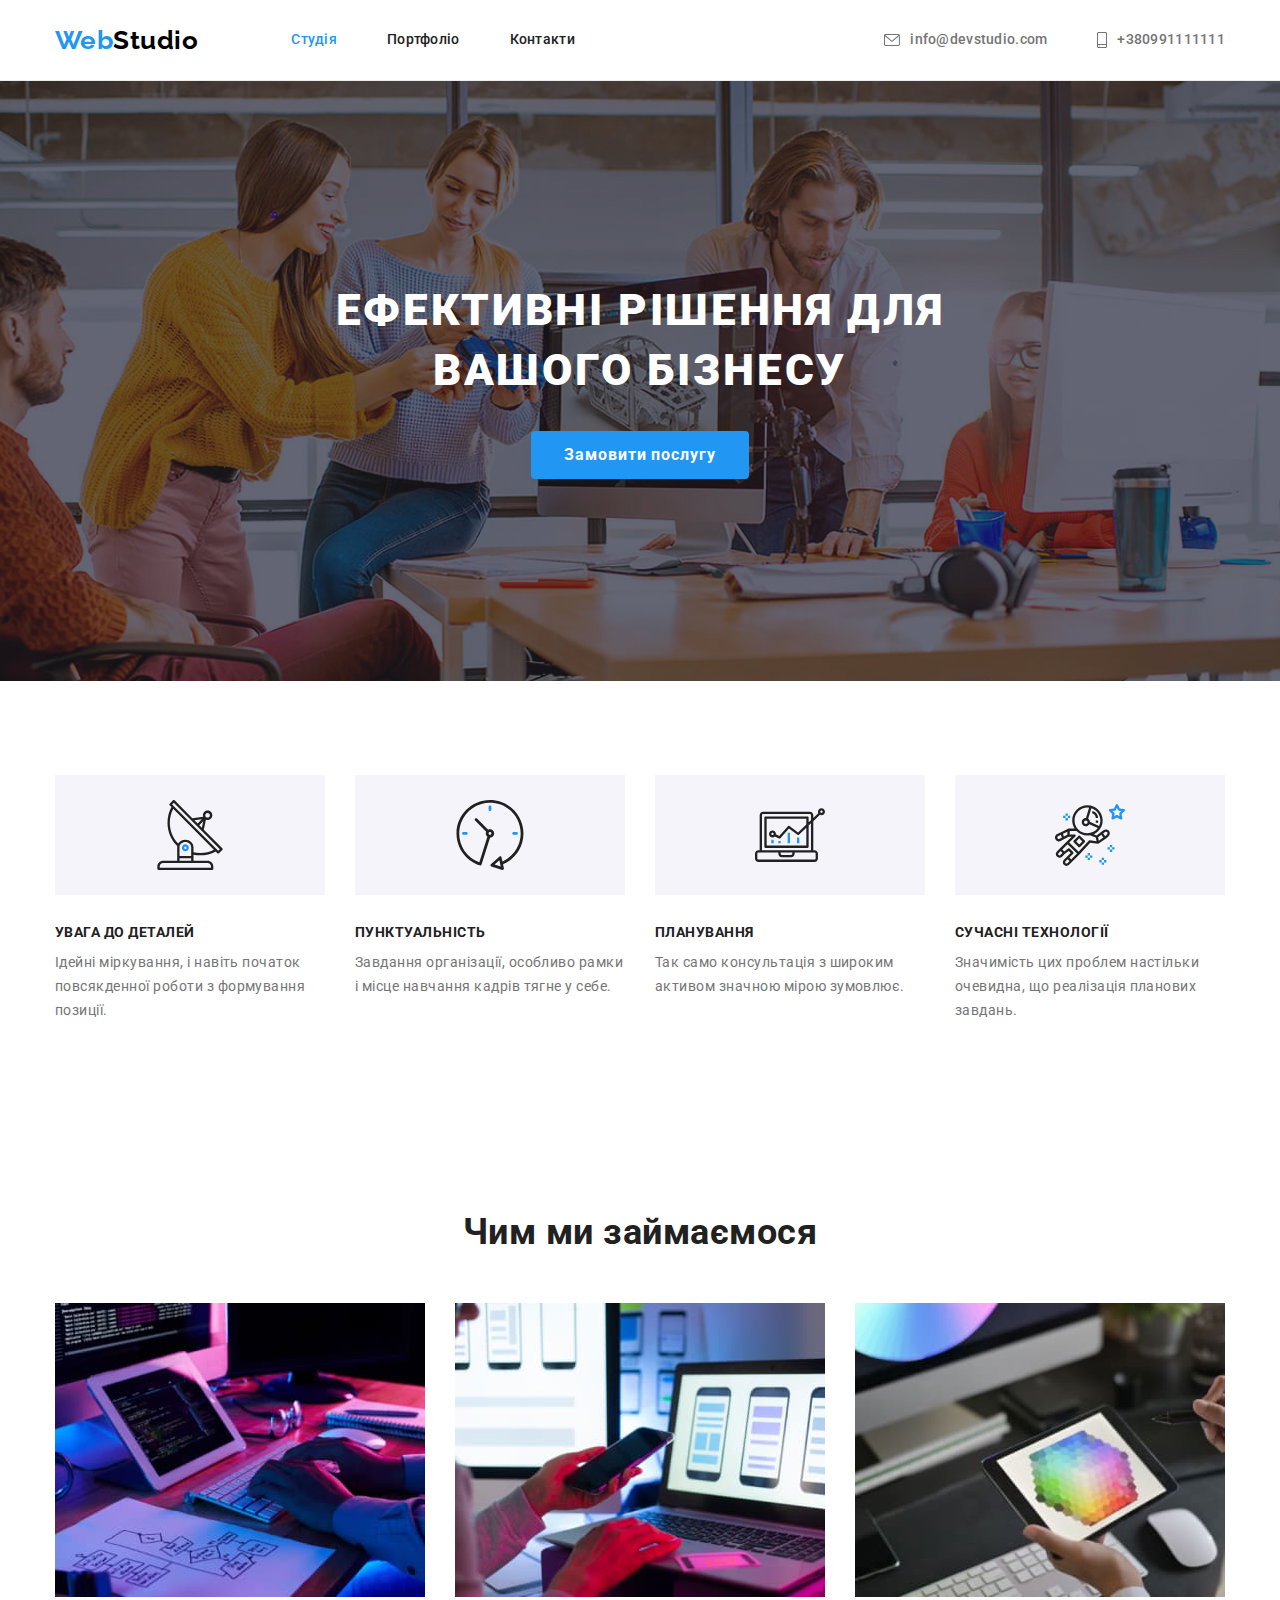
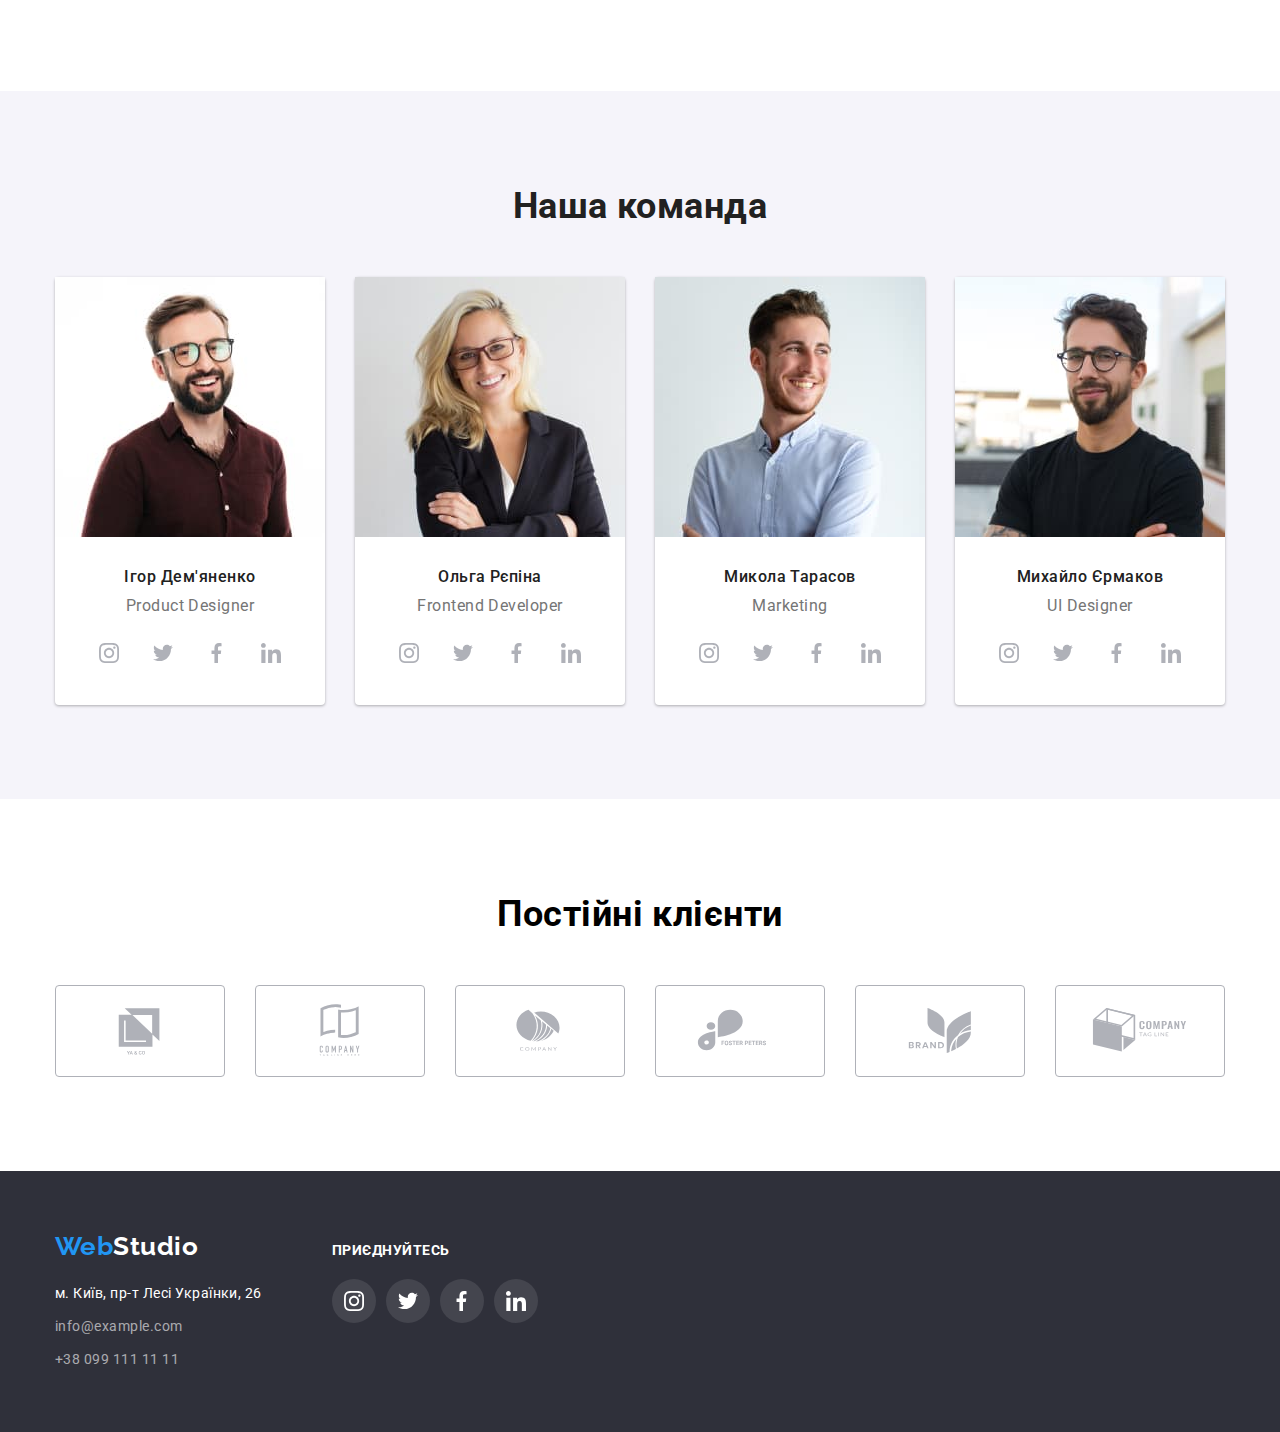
==== index.html @ 83c0028f "1" ====
<!DOCTYPE html>
<html lang="uk">
  <head>
    <meta charset="UTF-8" />
    <meta http-equiv="X-UA-Compatible" content="IE=edge" />
    <meta name="viewport" content="width=device-width, initial-scale=1.0" />
    <title>Document</title>
    <link rel="preconnect" href="https://fonts.googleapis.com" />
    <link rel="preconnect" href="https://fonts.gstatic.com" crossorigin />
    <link rel="preconnect" href="https://fonts.googleapis.com" />
    <link rel="preconnect" href="https://fonts.gstatic.com" crossorigin />
    <link
      href="https://fonts.googleapis.com/css2?family=Raleway:wght@400;700&family=Roboto:wght@400;500;700;900&display=swap"
      rel="stylesheet"
    />
    <link
      rel="stylesheet"
      href="https://cdnjs.cloudflare.com/ajax/libs/modern-normalize/1.1.0/modern-normalize.min.css"
    />
    <link rel="stylesheet" href="./css/styles.css" />
  </head>
  <body class="body">
    <!--Шапка-->
    <header class="header">
      <div class="header-block container">
        <nav class="nav">
          <a class="logo" href="./index.html"
            ><span class="logo-main">Web</span>Studio</a
          >
          <ul class="header-list list">
            <li class="header-list-item">
              <a href="./index.html" class="header-link current">Студія</a>
            </li>
            <li class="header-list-item">
              <a href="./portfolio.html" class="header-link">Портфоліо</a>
            </li>
            <li class="header-list-item">
              <a href="" class="header-link">Контакти</a>
            </li>
          </ul>
        </nav>
        <ul class="header-seclist list">
          <li class="header-seclist-item">
            <a class="header-site" href="mailto:info@devstudio.com"
              >
              <svg class="header-icon">
                <use href="./img/icons.svg#envelope"></use>
              </svg>info@devstudio.com</a
            >
          </li>
          <li class="header-seclist-item">
            <a class="header-telephone" href="tel:+380991111111"
              >
              <svg class="header-icon-telephone">
                <use href="./img/icons.svg#smartphone"></use>
              </svg>+380991111111</a
            >
          </li>
        </ul>
      </div>
    </header>
    <main>
      <!--Основа-->
      <section class="general">
           <h1 class="general-title">
          Ефективні рішення для <br />
          вашого бізнесу
        </h1>
        <button type="button" class="general-button">Замовити послугу</button>
      </section>
      <!--Переваги-->
      <section class="features section">
        <div class="container">
          <h2 class="features-title">Переваги</h2>
          <ul class="features-list list">
            <li class="features-list-item">
              <div class="features-img" >
              <svg  class="features-icon">
                <use href="./img/icons.svg#antenna"></use>
              </svg>
            </div>
              <h3 class="features-list-title list">УВАГА ДО ДЕТАЛЕЙ</h3>
              <p class="features-list-text list">
                Ідейні міркування, і навіть початок повсякденної роботи з
                формування позиції.
              </p>
            </li>
            <li class="features-list-item">
              <div  class="features-img">
              <svg class="features-icon">
                <use href="./img/icons.svg#clock"></use>
              </svg>
            </div>
              <h3 class="features-list-title list">ПУНКТУАЛЬНІСТЬ</h3>
              <p class="features-list-text list">
                Завдання організації, особливо рамки і місце навчання кадрів
                тягне у себе.
              </p>
            </li>
            <li class="features-list-item">
              <div  class="features-img">
              <svg  class="features-icon">
                <use href="./img/icons.svg#diagram"></use>
              </svg>
            </div>
              <h3 class="features-list-title list">ПЛАНУВАННЯ</h3>
              <p class="features-list-text list">
                Так само консультація з широким активом значною мірою зумовлює.
              </p>
            </li>
            <li class="features-list-item">
              <div  class="features-img">
              <svg  class="features-icon">
                <use href="./img/icons.svg#astronaut"></use>
              </svg>
            </div>
              <h3 class="features-list-title list">СУЧАСНІ ТЕХНОЛОГІЇ</h3>
              <p class="features-list-text list">
                Значимість цих проблем настільки очевидна, що реалізація
                планових завдань.
              </p>
            </li>
          </ul>
        </div>
      </section>
      <!--Сфери зайнятості-->
      <section class="section section-employment">
        <div class="container">
          <h2 class="field-employment-title">Чим ми займаємося</h2>
          <ul class="field-employment-list list">
            <li class="field-employment-item">
              <a class="field-employment-link" href=""
                ><img class="img" src="img/img.jpg" alt="desktop" width="370"
              /></a>
            </li>
            <li class="field-employment-item">
              <a class="field-employment-link" href=""
                ><img class="img" src="img/img1.jpg" alt="mobile" width="370"
              /></a>
            </li>
            <li class="field-employment-item">
              <a class="field-employment-link" href=""
                ><img class="img" src="img/img2.jpg" alt="tablet" width="370"
              /></a>
            </li>
          </ul>
        </div>
      </section>
      <!--Команда-->
      <section class="team section">
        <div class="container">
          <h2 class="team-title">Наша команда</h2>
          <ul class="team-list list">
            <li class="team-item">
              <img class="img" src="img/img3.jpg" alt="photo" width="270" />
              <h3 class="team-person">Ігор Дем'яненко</h3>
              <p class="team-text">Product Designer</p>
              <ul class="icon-list list">
                <li class="icon-list-item list">
                  <a class="team-icon-link list" href="">
                    <svg class="team-icon">
                      <use href="./img/icons.svg#instagram"></use>
                    </svg>
                  </a>
                </li>
                <li class="icon-list-item list">
                  <a class="team-icon-link list" href="">
                    <svg class="team-icon">
                      <use href="./img/icons.svg#twitter"></use>
                    </svg>
                  </a>
                </li>
                <li class="icon-list-item list">
                  <a class="team-icon-link list" href="">
                    <svg class="team-icon">
                      <use href="./img/icons.svg#facebook"></use>
                    </svg>
                  </a>
                </li>
                <li class="icon-list-item list">
                  <a class="team-icon-link list" href="">
                    <svg class="team-icon">
                      <use href="./img/icons.svg#linkedin"></use>
                    </svg>
                  </a>
                </li>
              </ul>
            </li>
            <li class="team-item">
              <img class="img" src="img/img4.jpg" alt="photo" width="270" />
              <h3 class="team-person">Ольга Рєпіна</h3>
              <p class="team-text">Frontend Developer</p>
              <ul class="icon-list list">
                <li class="icon-list-item list">
                  <a class="team-icon-link list" href="">
                    <svg class="team-icon">
                      <use href="./img/icons.svg#instagram"></use>
                    </svg>
                  </a>
                </li>
                <li class="icon-list-item list">
                  <a class="team-icon-link list" href="">
                    <svg class="team-icon">
                      <use href="./img/icons.svg#twitter"></use>
                    </svg>
                  </a>
                </li>
                <li class="icon-list-item list">
                  <a class="team-icon-link list" href="">
                    <svg class="team-icon">
                      <use href="./img/icons.svg#facebook"></use>
                    </svg>
                  </a>
                </li>
                <li class="icon-list-item list">
                  <a class="team-icon-link list" href="">
                    <svg class="team-icon">
                      <use href="./img/icons.svg#linkedin"></use>
                    </svg>
                  </a>
                </li>
              </ul>
            </li>
            <li class="team-item">
              <img class="img" src="img/img5.jpg" alt="photo" width="270" />
              <h3 class="team-person">Микола Тарасов</h3>
              <p class="team-text">Marketing</p>
              <ul class="icon-list list">
                <li class="icon-list-item list">
                  <a class="team-icon-link list" href="">
                    <svg class="team-icon">
                      <use href="./img/icons.svg#instagram"></use>
                    </svg>
                  </a>
                </li>
                <li class="icon-list-item list">
                  <a class="team-icon-link list" href="">
                    <svg class="team-icon">
                      <use href="./img/icons.svg#twitter"></use>
                    </svg>
                  </a>
                </li>
                <li class="icon-list-item list">
                  <a class="team-icon-link list" href="">
                    <svg class="team-icon">
                      <use href="./img/icons.svg#facebook"></use>
                    </svg>
                  </a>
                </li>
                <li class="icon-list-item list">
                  <a class="team-icon-link list" href="">
                    <svg class="team-icon">
                      <use href="./img/icons.svg#linkedin"></use>
                    </svg>
                  </a>
                </li>
              </ul>
            </li>
            <li class="team-item">
              <img class="img" src="img/img6.jpg" alt="photo" width="270" />
              <h3 class="team-person">Михайло Єрмаков</h3>
              <p class="team-text">UI Designer</p>
              <ul class="icon-list list">
                <li class="icon-list-item list">
                  <a class="team-icon-link list" href="">
                    <svg class="team-icon">
                      <use href="./img/icons.svg#instagram"></use>
                    </svg>
                  </a>
                </li>
                <li class="icon-list-item list">
                  <a class="team-icon-link list" href="">
                    <svg class="team-icon">
                      <use href="./img/icons.svg#twitter"></use>
                    </svg>
                  </a>
                </li>
                <li class="icon-list-item list">
                  <a class="team-icon-link list" href="">
                    <svg class="team-icon">
                      <use href="./img/icons.svg#facebook"></use>
                    </svg>
                  </a>
                </li>
                <li class="icon-list-item list">
                  <a class="team-icon-link list" href="">
                    <svg class="team-icon">
                      <use href="./img/icons.svg#linkedin"></use>
                    </svg>
                  </a>
                </li>
              </ul>
            </li>
          </ul>
        </div>
      </section>
      <!-- постійні клієнти -->
      <section class="section section-clients ">
        <div class="container">
        <h2 class="clients-title">Постійні клієнти</h2>
        <ul class="clients-list list">
          <li class="clients-list-item list">
            <a class="clients-link" href="">
              <svg class="clients-icon">
                <use href="./img/icons.svg#comp1"></use>
              </svg>
            </a>
          </li>
          <li class="clients-list-item list">
            <a class="clients-link" href="">
              <svg class="clients-icon">
                <use href="./img/icons.svg#comp2"></use>
              </svg>
            </a>
          </li>
          <li class="clients-list-item list">
            <a class="clients-link" href="">
              <svg class="clients-icon">
                <use href="./img/icons.svg#comp3"></use>
              </svg>
            </a>
          </li>
          <li class="clients-list-item list">
            <a class="clients-link" href="">
              <svg class="clients-icon">
                <use href="./img/icons.svg#comp4"></use>
              </svg>
            </a>
          </li>
          <li class="clients-list-item list">
            <a class="clients-link" href="">
              <svg class="clients-icon">
                <use href="./img/icons.svg#comp5"></use>
              </svg>
            </a>
          </li>
          <li class="clients-list-item list">
            <a class="clients-link" href="">
              <svg class="clients-icon">
                <use href="./img/icons.svg#comp6"></use>
              </svg>
            </a>
          </li>
        </ul>
      </div>
      </section>
    </main>
    <!--Підвал-->
    <footer class="footer">
      <div class="container footer-sec">
        <div>
          <a class="footer-logo-main" href="./index.html"
            ><span class="footer-logo">Web</span>Studio</a
          >
          <address class="footer-block">
            <ul class="list">
              <li class="footer-list-item">
                <a
                  class="footer-address"
                  href="https://www.google.com/maps/place/%D0%B1%D1%83%D0%BB%D1%8C%D0%B2%D0%B0%D1%80+%D0%9B%D0%B5%D1%81%D1%96+%D0%A3%D0%BA%D1%80%D0%B0%D1%97%D0%BD%D0%BA%D0%B8,+26,+%D0%9A%D0%B8%D1%97%D0%B2,+02000/@50.4265807,30.5361971,17z/data=!3m1!4b1!4m5!3m4!1s0x40d4cf0e033ecbe9:0x57a4dffefec77da0!8m2!3d50.4265807!4d30.5383858"
                  >м. Київ, пр-т Лесі Українки, 26</a
                >
              </li>
              <li class="footer-list-item">
                <a class="footer-link" href="mailto:info@example.com"
                  >info@example.com</a
                >
              </li>
              <li class="footer-list-item">
                <a class="footer-telephone" href="tel:+380991111111"
                  >+38 099 111 11 11</a
                >
              </li>
            </ul>
          </address>
        </div>
        <div class="footer-invitation">
          <p class="footer-invitation-title list">Приєднуйтесь</h4>
          <ul class="icon-title list">
            <li class="list">
              <a class="icon-link" href="">
                <svg class="icon">
                  <use href="./img/icons.svg#instagram"></use>
                </svg>
              </a>
            </li>
            <li class="list">
              <a class="icon-link" href="">
                <svg class="icon">
                  <use href="./img/icons.svg#twitter"></use>
                </svg>
              </a>
            </li>
            <li class="list">
              <a class="icon-link" href="">
                <svg class="icon">
                  <use href="./img/icons.svg#facebook"></use>
                </svg>
              </a>
            </li>
            <li class="list">
              <a class="icon-link list" href="">
                <svg class="icon">
                  <use href="./img/icons.svg#linkedin"></use>
                </svg>
              </a>
            </li>
          </ul>
        </div>
      </div>
    </footer>
  </body>
</html>
---- css/styles.css ----
:root {
    --primary-bg-color: #FFFFFF;
    --secondary-bg-color: #F5F5F5;
    --thirdy-bg-color: #F5F4FA;
    --accent-bg-color: #2F303A;
    --primary-text-color: #000000;
    --secondary-text-color: #212121;
    --thirdy-text-color: #757575;
    --accent-text-color: #2196F3;
    --white-transparency: color rgba(255, 255, 255, 0.6);
    --white-color: #fff;
    --line-color: #ececec;
    --border-color: #eee;
    --border-dec-color: #AFB1B8;
    --hero-bg-color: #c4c4c4;
}


/* Основний колір тексту #000000 */

/* Другорядний колір тексту #212121 */

/* Акцентивний колір тексту #2196F3 */

/* Третьорядний колір тексту #757575 */

/* Білий з прозорістю 60% #000000 */

/* Колір фону основний білий #FFFFFF */

/* Колір фону другорядний білий #F5F5F5 */

/* Колір фону третьорядний білий ##F5F4FA */

/* Колір фону кольоровий #2F303A */

/* Колір лінії хедеру #ECECEC */

/* Studio CSS */

h1, h2, h3, h4, h5, h6, p {
    margin: 0
}


.list {
    list-style: none;
    margin: 0px;
    padding: 0px;
}

.container {
    width: 1200px;
    margin: 0 auto;
    margin-left: auto;
    margin-right: auto;
    padding-left: 15px;
    padding-right: 15px;
}

.section {
    padding-top: 94px;
    padding-bottom: 94px;
}

.section-employment, .section-clients {}

.body {
    background-color: var(--primary-bg-color);
    color: var(--primary-text-color);
    font-family: Roboto, sans-serif;
    letter-spacing: 0.03em;
}



/* header */

.header {
    background-color: var(--primary-bg-color);
    border-bottom: 1px solid var(--line-color);
}

.header-block {
    display: flex;
    align-items: center;
}

.nav {
    display: flex;
    align-items: center;
    color: var(--secondary-text-color);
}

.header-list {
    display: flex;
    margin-left: 93px;
}

.header-list-item {}

.header-list-item:not(:last-child) {
    margin-right: 50px;
}


.header-list link {

    color: var(--secondary-text-color);
}

.header-list .link:hover,
.header-list .link:focus,
.header-list .link:active {
    color: var(--accent-text-color);
}

.header-list .current {
    color: var(--accent-text-color)
}

.logo-main {
    color: var(--accent-text-color);
    font-family: Raleway, sans-serif;
    font-weight: 700;
    font-size: 26px;
    line-height: 1.19;
    text-decoration: none;
}

.logo {
    color: var(--primary-text-color);
    font-family: Raleway, sans-serif;
    font-weight: 700;
    font-size: 26px;
    line-height: 1.19;
    text-decoration: none;
}

.header-link {
    display: block;
    padding-top: 32px;
    padding-bottom: 32px;

    font-weight: 500;
    font-size: 14px;
    line-height: 1.14;
    letter-spacing: 0.02em;
    text-decoration: none;
    color: var(--secondary-text-color);

}

.header-link:hover,
.header-link:focus,
.header-link:active {
    color: var(--accent-text-color);
}



.header-seclist {
    display: flex;
    margin-left: auto;

}


.header-seclist-item:not(:last-child) {
    margin-right: 50px;
    display: flex;
}

.header-seclist-item {}

.header-site {
    display: flex;
    padding-top: 32px;
    padding-bottom: 32px;

    color: var(--thirdy-text-color);
    font-weight: 500;
    font-size: 14px;
    line-height: 1.14;
    letter-spacing: 0.02em;
    text-decoration: none;
    align-items: center;
}

.header-site:hover,
.header-site:focus,
.header-site:active {
    color: var(--accent-text-color);
}


.header-telephone {
    display: flex;
    padding-top: 32px;
    padding-bottom: 32px;

    color: var(--thirdy-text-color);
    font-weight: 500;
    font-size: 14px;
    line-height: 1.14;
    letter-spacing: 0.02em;
    text-decoration: none;
    align-items: center;
}

.header-telephone:hover,
.header-telephone:active {
    color: var(--accent-text-color);
}


.header-icon {
    width: 16px;
    height: 12px;
    margin-right: 10px;
    fill: currentColor;
}

.header-icon-telephone {
    width: 10px;
    height: 16px;
    margin-right: 10px;
    fill: currentColor;
}

.header-icon:hover,
.header-icon:active {
    fill: currentColor;
}

.header-icon-telephone:hover,
.header-icon-telephone:active {
    fill: currentColor;
}

/* main */
/* General */

.general {
    text-align: center;
    padding-top: 200px;
    padding-bottom: 200px;
    margin-left: auto;
    margin-right: auto;
    max-width: 1600px;
    height: 600px;
    background-color: var(--hero-bg-color);
    background-repeat: no-repeat;
    background-position: center;
    background-size: cover;
    background-image:
        linear-gradient(to right,
            rgba(47, 48, 58, 0.4),
            rgba(47, 48, 58, 0.4)),
        url("../img/mainimg.jpg");
}

.general-title {
    color: var(--white-color);
    font-weight: 900;
    font-size: 44px;
    line-height: 1.36;
    text-align: center;
    letter-spacing: 0.06em;
    text-transform: uppercase;
    margin-bottom: 30px;
    margin-top: 0;
}

.general-button {
    background-color: var(--accent-text-color);
    color: var(--white-color);
    font-weight: 700;
    font-size: 16px;
    line-height: 1.67;
    display: flex;
    align-items: center;
    text-align: center;
    letter-spacing: 0.06em;
    cursor: pointer;
    border-radius: 4px;
    padding: 10px 32px;
    display: inline-block;
    text-align: center;
    border: solid 1px transparent;
}

/* Features */

.features {}

.features-title {
    display: none;
}

.features-list {
    display: flex;
}

.features-list-item {
    width: 270px;
    margin-right: 30px;
}

.features-list-item:last-child {
    margin-bottom: 0px;
    margin-right: 0px;
}

.features-img {
    display: flex;
    width: 270px;
    height: 120px;
    margin-bottom: 30px;
    justify-content: center;
    align-items: center;
    background-color: var(--thirdy-bg-color);
}

.features-icon {
    display: block;
    width: 70px;
    height: 70px;
}



.features-list-title {
    color: var(--secondary-text-color);
    font-weight: 700;
    font-size: 14px;
    line-height: 1.14;
    text-transform: uppercase;
    margin-bottom: 10px;
}

.features-list-text {
    color: var(--thirdy-text-color);
    font-weight: 400;
    font-size: 14px;
    line-height: 1.71;
}

/* Сфери зайнятості */

.field-employment {}

.field-employment-title {
    color: var(--secondary-text-color);
    font-weight: 700;
    font-size: 36px;
    line-height: 1.17;
    text-align: center;
    margin-bottom: 50px;
    margin-top: 0px;
    padding-top: 0px;
}

.field-employment-list {
    display: flex;
    justify-content: space-between;
}

.field-employment-item {}

.field-employment-link {}

/* Komanda */

.team {
    background-color: var(--thirdy-bg-color);
}

.team-title {
    color: var(--secondary-text-color);
    font-weight: 700;
    font-size: 36px;
    line-height: 1.17;
    text-align: center;
    margin-bottom: 50px;
    margin-top: 0px;

}

.team-list {
    display: flex;
}

.team-item {
    background-color: var(--white-color);
    width: 270px;
    box-shadow: 0px 1px 3px 0px rgba(0, 0, 0, 0.3);
    border-radius: 4px;
}

.team-item:not(:last-child) {
    margin-right: 30px;
}

.img {
    display: block;
    max-width: 100%;
    height: auto;
}

.team-person {
    color: var(--secondary-text-color);
    font-weight: 500;
    font-size: 16px;
    line-height: 1.19;
    text-align: center;
    margin-top: 30px;
    margin-bottom: 10px;
}

.team-text {
    color: var(--thirdy-text-color);
    font-weight: 400;
    font-size: 16px;
    line-height: 1.19;
    text-align: center;
    margin-bottom: 16px;
}

.icon-list {
    display: flex;
    margin-bottom: 30px;
}

.icon-list-item:first-child {
    margin-left: 32px;
}

.icon-list-item {
    display: flex;
    fill: var(--white-color);
    justify-content: center;
    align-items: center;
    margin-right: 10px;

}

.icon-list-item:last-child {
    margin-right: 0px;
}

.team-icon-link {
    display: flex;
    width: 44px;
    height: 44px;
    fill: var(--white-color);
    border-radius: 50%;
    justify-content: center;
    align-items: center;
    color: var(--border-dec-color);

}

.team-icon-link:(:last-child) {
    margin-right: 0px;
}


.team-icon-link:hover,
.team-icon-link:active {
    color: var(--white-color);
    background-color: var(--accent-text-color);
}


.team-icon {
    display: block;
    fill: currentColor;
    width: 20px;
    height: 20px;
}

/* постійні клієнти */

.clients-title {
    font-weight: 700;
    font-size: 36px;
    line-height: 1.17;
    text-align: center;
    margin-bottom: 50px;
}

.clients-list {
    display: flex;
}

.clients-list-item {
    width: 170px;
    height: 92px;
}

.clients-list-item:not(:last-child) {
    margin-right: 30px;
}

.clients-link {
    display: flex;
    width: 100%;
    height: 100%;
    justify-content: center;
    align-items: center;
    fill: var(--border-dec-color);
    border: 1px solid var(--border-dec-color);
    border-radius: 4px;
    color: var(--border-dec-color)
}

.clients-link:hover,
.clients-link:active {
    fill: var(--accent-text-color);
    border: 1px solid var(--accent-text-color);
    color: var(--accent-text-color);
}


.clients-icon {
    width: 106px;
    height: 60px;
    fill: currentColor;
}

/* Футер */

.footer {
    background-color: var(--accent-bg-color);
    margin: auto;
    padding-top: 60px;
    padding-bottom: 60px;
}

.footer-sec {
    display: flex;
    align-items: baseline;
}

.footer-logo-main {
    color: var(--white-color);
    font-family: Raleway, sans-serif;
    font-weight: 700;
    font-size: 26px;
    line-height: 1.19;
    text-decoration: none;
    display: block;
}

.footer-logo {
    color: var(--accent-text-color);
    font-family: Raleway, sans-serif;
    font-weight: 700;
    font-size: 26px;
    line-height: 1.19;
    text-decoration: none;
}

.footer-block {
    margin-top: 20px;
    display: block;
}

.footer-list-item:not(:last-child) {
    margin-bottom: 9px;
}

.footer-address {
    color: var(--white-color);
    font-weight: 400;
    font-style: normal;
    font-size: 14px;
    line-height: 1.71;
    text-decoration: none;
}

.footer-address:hover,
.footer-address:focus,
.footer-address:active {
    color: var(--accent-text-color);
}

.footer-link {
    color: rgba(255, 255, 255, 0.6);
    font-style: normal;
    font-weight: 400;
    font-size: 14px;
    line-height: 1.71;
    text-decoration: none;
}

.footer-link:hover,
.footer-link:focus,
.footer-link:active {
    color: var(--accent-text-color);
}

.footer-telephone {
    color: rgba(255, 255, 255, 0.6);
    font-style: normal;
    font-weight: 400;
    font-size: 14px;
    line-height: 1.71;
    text-decoration: none;
}

.footer-telephone:hover,
.footer-telephone:focus,
.footer-telephone:active {
    color: var(--accent-text-color);
}

.footer-invitation {
    display: block;

    margin-left: 70px;

}


.footer-invitation-title {
    font-family: 'Roboto';
    font-style: normal;
    font-weight: 700;
    font-size: 14px;
    line-height: 1.14;
    text-transform: uppercase;
    color: var(--white-color);
    margin-bottom: 20px;
}

.icon-title {
    display: flex;
}

.icon-link {
    display: flex;
    width: 44px;
    height: 44px;
    fill: var(--white-color);
    border-radius: 50%;
    margin-right: 10px;
    background-color: rgba(255, 255, 255, 0.1);
    justify-content: center;
    align-items: center;

}

.icon {
    display: block;
    fill: var(--white-color);
    width: 20px;
    height: 20px;
}

.icon-link:hover,
.icon-link:active {
    background-color: var(--accent-text-color);
}

.icon:(:last-child) {
    margin-right: 0px;
}

.icon-list-item {}

.icon-link:not(:last-child) {
    margin-right: 10px;
}

/* Portfolio CSS */

.portfolio-button {
    color: var(--secondary-text-color);
    background-color: var(--thirdy-bg-color);
    font-weight: 500;
    font-size: 16px;
    line-height: 1.63;
    text-align: center;
    cursor: pointer;
    border-radius: 4px;
    border: transparent;
    padding: 6px 22px;

}

.portfolio-button:hover,
.portfolio-button:focus,
.portfolio-button:active {
    color: var(--white-color);
    background-color: var(--accent-text-color);
    box-shadow: 0px 4px 4px 0px rgba(0, 0, 0, 0.25);
}

.portfolio-secbutton {
    display: flex;
    justify-content: center;
    margin-bottom: 50px;
}

.portfolio-secbutton-item:not(:last-child) {
    margin-right: 8px;
}

.portfolio-secbutton-item {}

.portfolio-list {
    display: flex;
    flex-wrap: wrap;
}

.portfolio-item {
    margin-bottom: 30px;
    margin-right: 30px;

}

.portfolio-item:nth-child(3n) {
    margin-right: 0px;
}

.portfolio-item:nth-last-child(-n+3) {
    margin-bottom: 0px;
}

.portfolio-link {
    text-decoration: none;
    display: block;
}

.portfolio-link:hover,
.portfolio-link:focus {
    box-shadow: 0px 4px 4px 0px rgba(0, 0, 0, 0.25);
}


.portfolio-title {
    color: var(--secondary-text-color);
    text-decoration: none;
    font-style: normal;
    font-weight: 700;
    font-size: 18px;
    line-height: 1.5x;
    letter-spacing: 0.06em;
    margin-bottom: 4px;
}

.portfolio-text {
    color: var(--thirdy-text-color);
    text-decoration: none;
    font-style: normal;
    font-weight: 400;
    font-size: 16px;
    line-height: 1.88;
}

.portfolio-block {
    border-left: 1px solid var(--border-color);
    border-right: 1px solid var(--border-color);
    border-bottom: 1px solid var(--border-color);
    background-color: var(--primary-bg-color);
    padding: 20px 24px;
}

.portfolio {
    display: none;
    margin-bottom: 34px;
}
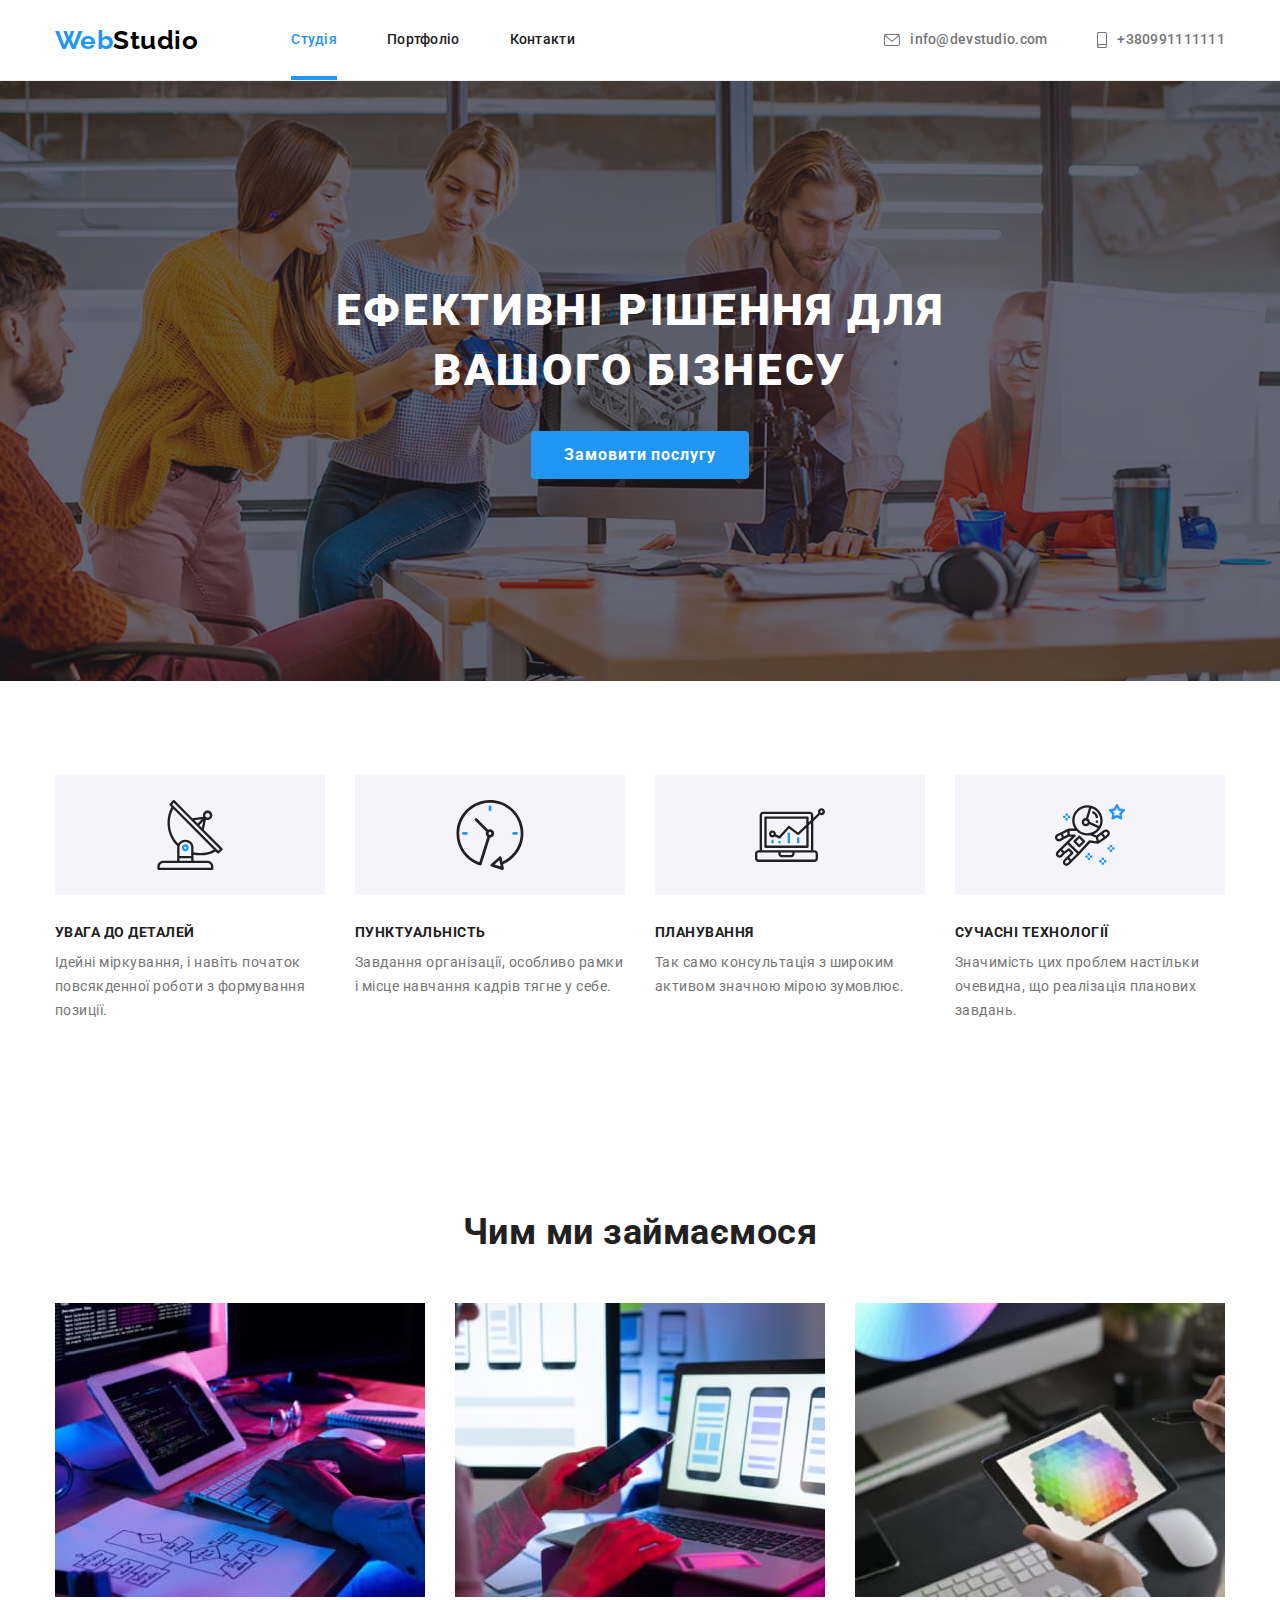
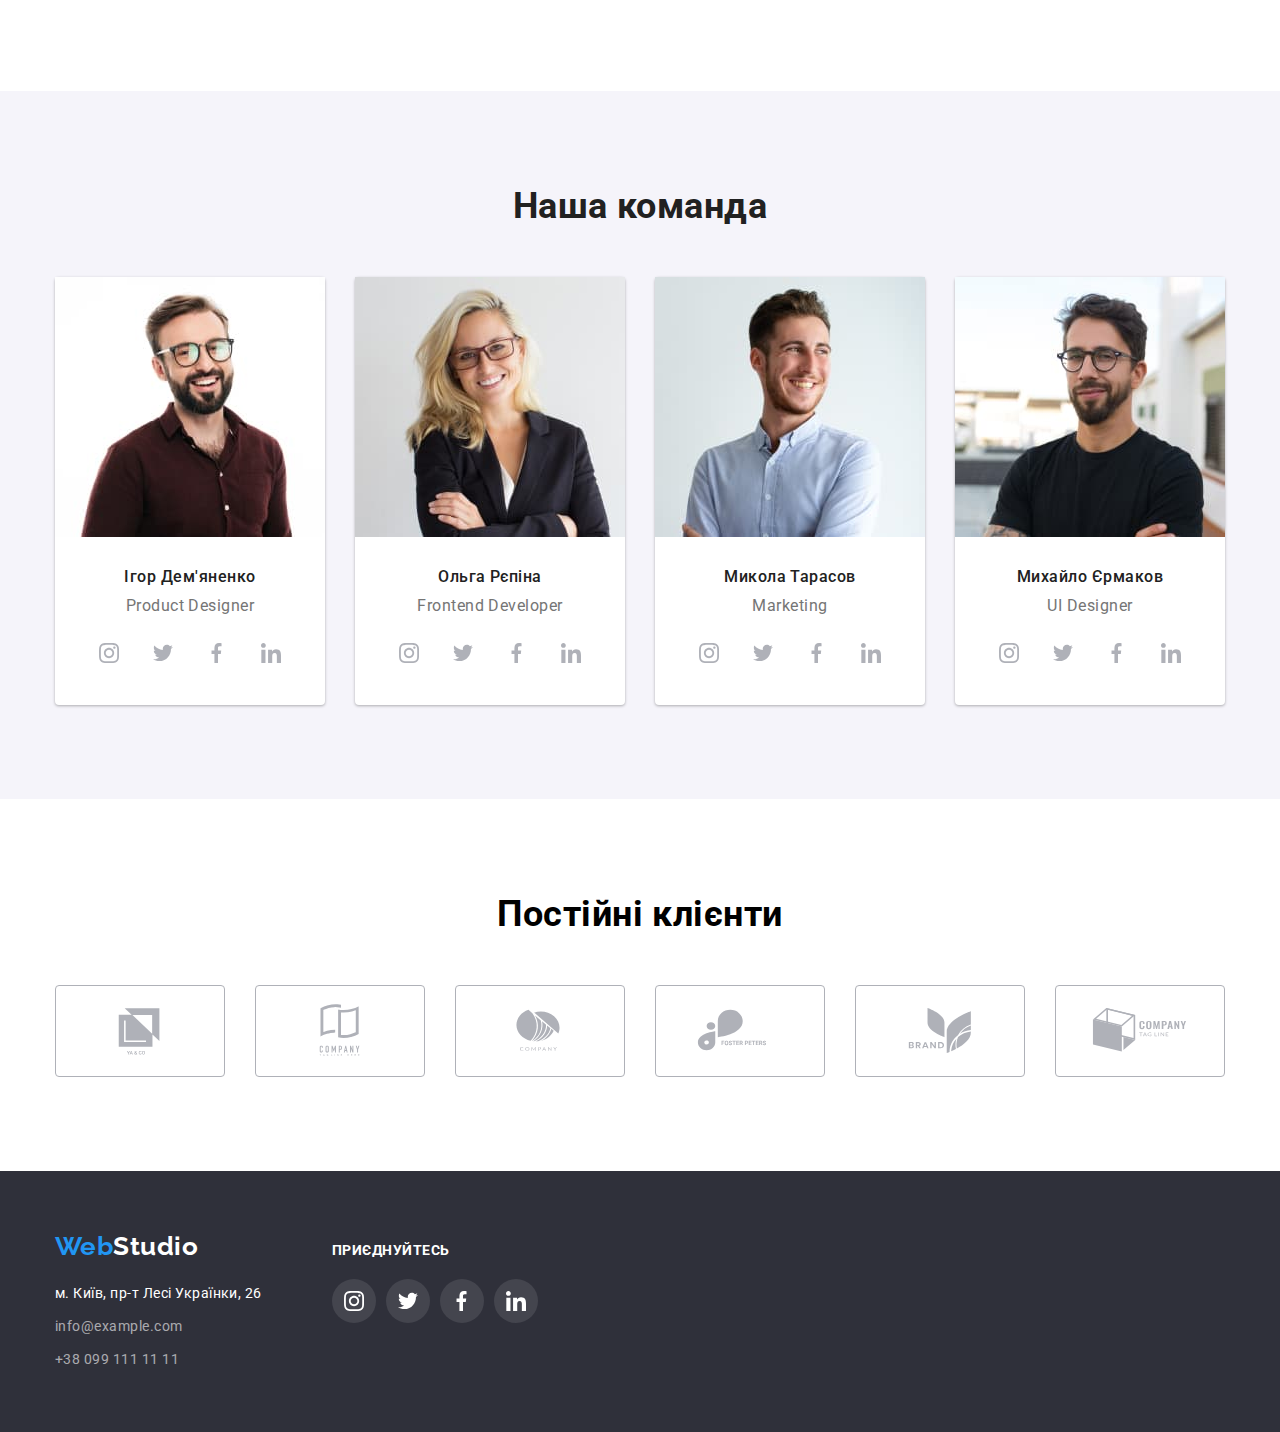
==== commit bd1f6102: "13.10" ====
--- a/index.html
+++ b/index.html
@@ -66,7 +66,18 @@
           Ефективні рішення для <br />
           вашого бізнесу
         </h1>
-        <button type="button" class="general-button">Замовити послугу</button>
+        <button data-modal-open class="general-button">Замовити послугу</button>
+          <div class="backdrop is-hidden" data-modal>
+            <div class="modal">
+              <!-- <h3>Залиште свої дані, ми вам передзвонимо</h3> -->
+                <!-- <p></p> -->
+              <button data-modal-close class="general-button-close">
+                <svg class="general-icon">
+                  <use class="" href="./img/icons.svg#close"></use>
+                </svg>
+              </button>
+            </div>
+          </div>
       </section>
       <!--Переваги-->
       <section class="features section">
@@ -75,7 +86,7 @@
           <ul class="features-list list">
             <li class="features-list-item">
               <div class="features-img" >
-              <svg  class="features-icon">
+              <svg class="features-icon">
                 <use href="./img/icons.svg#antenna"></use>
               </svg>
             </div>
@@ -131,17 +142,23 @@
             <li class="field-employment-item">
               <a class="field-employment-link" href=""
                 ><img class="img" src="img/img.jpg" alt="desktop" width="370"
-              /></a>
+              /> <div class="field-employment-trantitle">
+                  <p class="field-employment-text">Десктопні додатки</p>
+              </div></a>
             </li>
             <li class="field-employment-item">
               <a class="field-employment-link" href=""
                 ><img class="img" src="img/img1.jpg" alt="mobile" width="370"
-              /></a>
+              /><div class="field-employment-trantitle">
+                <p class="field-employment-text">Мобільні додатки</p>
+            </div></a>
             </li>
             <li class="field-employment-item">
               <a class="field-employment-link" href=""
                 ><img class="img" src="img/img2.jpg" alt="tablet" width="370"
-              /></a>
+              /><div class="field-employment-trantitle">
+                <p class="field-employment-text">Дизайнерські рішення</p>
+            </div></a>
             </li>
           </ul>
         </div>
@@ -409,5 +426,6 @@
         </div>
       </div>
     </footer>
+    <script src="./js/modal.js"></script>
   </body>
 </html>
--- a/css/styles.css
+++ b/css/styles.css
@@ -42,6 +42,11 @@
     margin: 0
 }
 
+.is-hidden {
+    visibility: hidden;
+    opacity: 0;
+    pointer-events: none;
+}
 
 .list {
     list-style: none;
@@ -72,6 +77,20 @@
     letter-spacing: 0.03em;
 }
 
+.current::after {
+    position: absolute;
+    content: "";
+
+    display: block;
+    width: 100%;
+    height: 4px;
+    left: 0;
+    bottom: 0;
+    background-color: var(--accent-text-color);
+    transition: 250ms cubic-bezier(0.4, 0, 0.2, 1);
+    opacity: 1;
+}
+
 
 
 /* header */
@@ -92,6 +111,8 @@
     color: var(--secondary-text-color);
 }
 
+
+
 .header-list {
     display: flex;
     margin-left: 93px;
@@ -107,17 +128,20 @@
 .header-list link {
 
     color: var(--secondary-text-color);
+
 }
 
 .header-list .link:hover,
 .header-list .link:focus,
 .header-list .link:active {
     color: var(--accent-text-color);
+    transition: 250ms cubic-bezier(0.4, 0, 0.2, 1);
 }
 
 .header-list .current {
     color: var(--accent-text-color)
 }
+
 
 .logo-main {
     color: var(--accent-text-color);
@@ -138,6 +162,8 @@
 }
 
 .header-link {
+    position: relative;
+
     display: block;
     padding-top: 32px;
     padding-bottom: 32px;
@@ -155,14 +181,12 @@
 .header-link:focus,
 .header-link:active {
     color: var(--accent-text-color);
-}
-
-
+    transition: 250ms cubic-bezier(0.4, 0, 0.2, 1);
+}
 
 .header-seclist {
     display: flex;
     margin-left: auto;
-
 }
 
 
@@ -191,6 +215,7 @@
 .header-site:focus,
 .header-site:active {
     color: var(--accent-text-color);
+    transition: 250ms cubic-bezier(0.4, 0, 0.2, 1);
 }
 
 
@@ -211,6 +236,7 @@
 .header-telephone:hover,
 .header-telephone:active {
     color: var(--accent-text-color);
+    transition: 250ms cubic-bezier(0.4, 0, 0.2, 1);
 }
 
 
@@ -231,17 +257,20 @@
 .header-icon:hover,
 .header-icon:active {
     fill: currentColor;
+    transition: 250ms cubic-bezier(0.4, 0, 0.2, 1);
 }
 
 .header-icon-telephone:hover,
 .header-icon-telephone:active {
     fill: currentColor;
+    transition: 250ms cubic-bezier(0.4, 0, 0.2, 1);
 }
 
 /* main */
 /* General */
 
 .general {
+
     text-align: center;
     padding-top: 200px;
     padding-bottom: 200px;
@@ -273,6 +302,7 @@
 }
 
 .general-button {
+    position: relative;
     background-color: var(--accent-text-color);
     color: var(--white-color);
     font-weight: 700;
@@ -290,6 +320,50 @@
     border: solid 1px transparent;
 }
 
+.backdrop {
+    position: fixed;
+    top: 0;
+    left: 0;
+    width: 100%;
+    height: 100%;
+    background-color: rgba(0, 0, 0, 0.5);
+    visibility: visible;
+    transition: 250ms cubic-bezier(0.4, 0, 0.2, 1);
+    z-index: 2;
+
+}
+
+.modal {
+    position: absolute;
+    top: 50%;
+    left: 50%;
+    transform: translate(-50%, -50%);
+    width: 528px;
+    height: 581px;
+    background-color: var(--primary-bg-color);
+    border-radius: 4px;
+    box-shadow: 0px 1px 3px rgba(0, 0, 0, 0.12), 0px 1px 1px rgba(0, 0, 0, 0.14), 0px 2px 1px rgba(0, 0, 0, 0.2);
+}
+
+.general-button-close {
+    position: absolute;
+    right: 8px;
+    top: 8px;
+    border-radius: 50%;
+    border: 1px solid rgba(0, 0, 0, 0.1);
+    padding: 0;
+}
+
+.general-icon {
+    display: flex;
+    justify-content: center;
+    align-content: center;
+    width: 30px;
+    height: 30px;
+    scale: 0.61;
+}
+
+
 /* Features */
 
 .features {}
@@ -368,7 +442,43 @@
 
 .field-employment-item {}
 
-.field-employment-link {}
+.field-employment-link {
+    position: relative;
+}
+
+.field-employment-link:hover .field-employment-text {
+    opacity: 1;
+    transition: 250ms cubic-bezier(0.4, 0, 0.2, 1);
+}
+
+.field-employment-trantitle {
+    display: flex;
+    position: absolute;
+    transform: translate(-50%, 0);
+    left: 50%;
+    bottom: 0;
+    height: 70px;
+    width: 370px;
+
+}
+
+.field-employment-text {
+    display: flex;
+    align-items: center;
+    justify-content: center;
+    width: 100%;
+
+    font-family: 'Roboto';
+    font-weight: 700;
+    font-size: 14px;
+    line-height: 1.14;
+    text-transform: uppercase;
+    color: var(--white-color);
+    background-color: rgba(47, 48, 58, 0.8);
+    opacity: 0;
+
+}
+
 
 /* Komanda */
 
@@ -470,6 +580,7 @@
 .team-icon-link:active {
     color: var(--white-color);
     background-color: var(--accent-text-color);
+    transition: 250ms cubic-bezier(0.4, 0, 0.2, 1);
 }
 
 
@@ -520,6 +631,7 @@
     fill: var(--accent-text-color);
     border: 1px solid var(--accent-text-color);
     color: var(--accent-text-color);
+    transition: 250ms cubic-bezier(0.4, 0, 0.2, 1);
 }
 
 
@@ -584,6 +696,7 @@
 .footer-address:focus,
 .footer-address:active {
     color: var(--accent-text-color);
+    transition: 250ms cubic-bezier(0.4, 0, 0.2, 1);
 }
 
 .footer-link {
@@ -599,6 +712,7 @@
 .footer-link:focus,
 .footer-link:active {
     color: var(--accent-text-color);
+    transition: 250ms cubic-bezier(0.4, 0, 0.2, 1);
 }
 
 .footer-telephone {
@@ -614,6 +728,7 @@
 .footer-telephone:focus,
 .footer-telephone:active {
     color: var(--accent-text-color);
+    transition: 250ms cubic-bezier(0.4, 0, 0.2, 1);
 }
 
 .footer-invitation {
@@ -662,6 +777,7 @@
 .icon-link:hover,
 .icon-link:active {
     background-color: var(--accent-text-color);
+    transition: 250ms cubic-bezier(0.4, 0, 0.2, 1);
 }
 
 .icon:(:last-child) {
@@ -675,6 +791,9 @@
 }
 
 /* Portfolio CSS */
+
+
+
 
 .portfolio-button {
     color: var(--secondary-text-color);
@@ -696,12 +815,18 @@
     color: var(--white-color);
     background-color: var(--accent-text-color);
     box-shadow: 0px 4px 4px 0px rgba(0, 0, 0, 0.25);
+    transition: 250ms cubic-bezier(0.4, 0, 0.2, 1);
 }
 
 .portfolio-secbutton {
     display: flex;
     justify-content: center;
     margin-bottom: 50px;
+}
+
+.portfolio-secbutton .current-button {
+    color: var(--white-color);
+    background-color: var(--accent-text-color);
 }
 
 .portfolio-secbutton-item:not(:last-child) {
@@ -718,8 +843,11 @@
 .portfolio-item {
     margin-bottom: 30px;
     margin-right: 30px;
-
-}
+    position: relative;
+
+
+}
+
 
 .portfolio-item:nth-child(3n) {
     margin-right: 0px;
@@ -729,15 +857,60 @@
     margin-bottom: 0px;
 }
 
+
 .portfolio-link {
     text-decoration: none;
+    position: relative;
     display: block;
+
 }
 
 .portfolio-link:hover,
 .portfolio-link:focus {
     box-shadow: 0px 4px 4px 0px rgba(0, 0, 0, 0.25);
-}
+    transition: 250ms cubic-bezier(0.4, 0, 0.2, 1);
+
+}
+
+
+.portfolio-link:hover .portfolio-under {
+    opacity: 1;
+    transform: translateY(-100%);
+    transition: 250ms cubic-bezier(0.4, 0, 0.2, 1);
+
+}
+
+.portfolio-overlay {
+    overflow: hidden;
+    z-index: 1;
+}
+
+.portfolio-under {
+    position: absolute;
+    opacity: 0;
+    transform: translateY(0);
+
+    width: 370px;
+    height: 294px;
+    left: 0;
+    opacity: 0;
+    background-color: rgba(33, 105, 243, 0.9);
+
+}
+
+.portfolio-under-text {
+    margin-top: 63px;
+    margin-bottom: 63px;
+    margin-left: 24px;
+    margin-right: 24px;
+
+    font-weight: 400;
+    font-size: 18px;
+    line-height: 1.56;
+    color: var(--white-color);
+
+}
+
 
 
 .portfolio-title {
@@ -749,6 +922,8 @@
     line-height: 1.5x;
     letter-spacing: 0.06em;
     margin-bottom: 4px;
+
+
 }
 
 .portfolio-text {
@@ -766,6 +941,11 @@
     border-bottom: 1px solid var(--border-color);
     background-color: var(--primary-bg-color);
     padding: 20px 24px;
+    height: 110px;
+
+
+
+
 }
 
 .portfolio {
